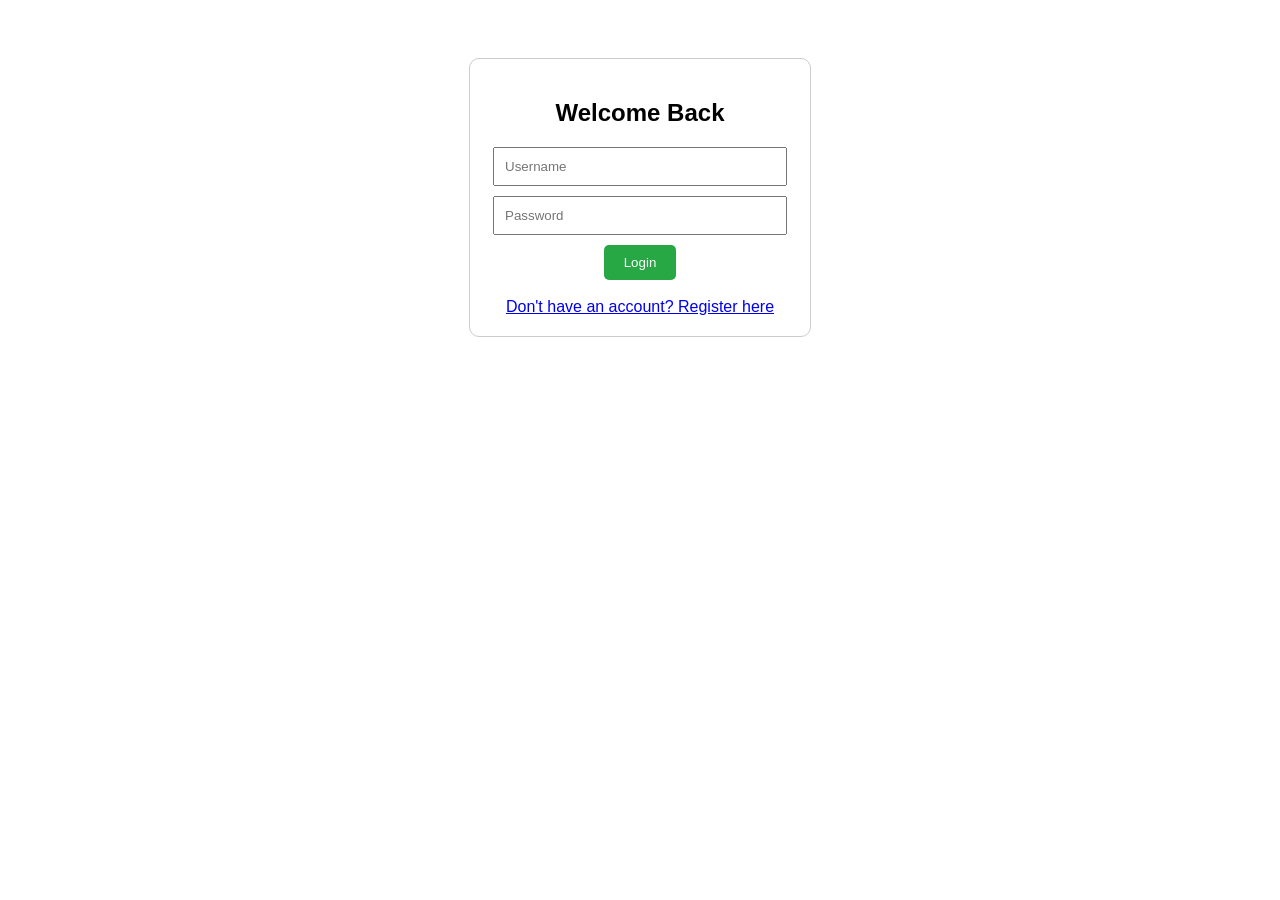
==== app/templates/login.html @ 3af550fb "updated" ====
<!DOCTYPE html>
<html lang="en">
<head>
    <meta charset="UTF-8">
    <title>Login | DLP Chatbot</title>
    <style>
        body { font-family: Arial, sans-serif; padding: 50px; text-align: center; }
        .form-box { border: 1px solid #ccc; padding: 20px; width: 300px; margin: 0 auto; border-radius: 10px; }
        input { display: block; width: 90%; margin: 10px auto; padding: 10px; }
        button { padding: 10px 20px; background-color: #28a745; color: white; border: none; border-radius: 5px; cursor: pointer; }
    </style>
</head>
<body>

    <div class="form-box">
        <h2>Welcome Back</h2>
        
        <form action="/api/login" method="POST">
            <input type="text" name="username" placeholder="Username" required>
            <input type="password" name="password" placeholder="Password" required>
            <button type="submit">Login</button>
        </form>
        <br>
        <a href="/api/register">Don't have an account? Register here</a>
    </div>

</body>
</html>
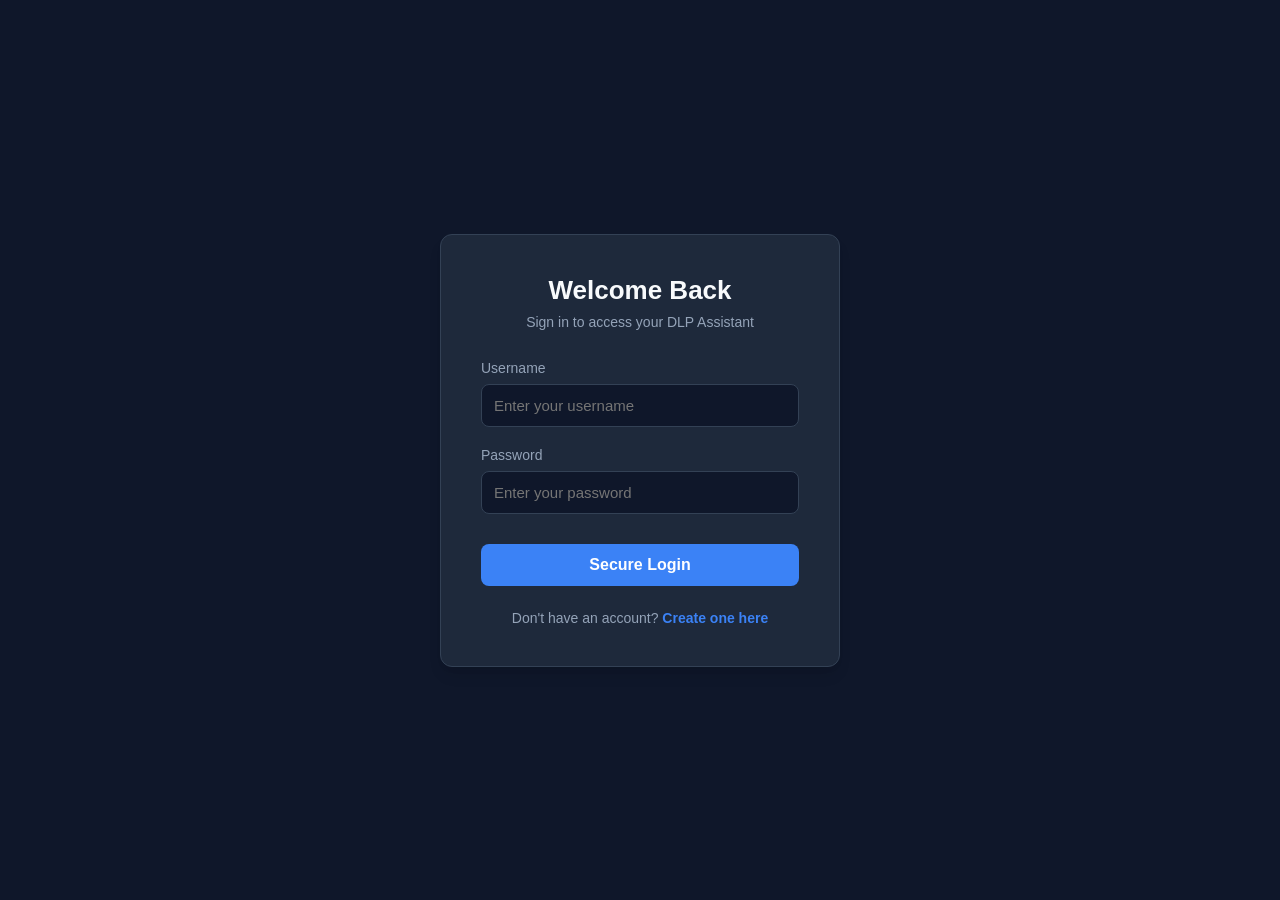
==== commit 2b3518da: "updated" ====
--- a/app/templates/login.html
+++ b/app/templates/login.html
@@ -2,27 +2,168 @@
 <html lang="en">
 <head>
     <meta charset="UTF-8">
-    <title>Login | DLP Chatbot</title>
+    <meta name="viewport" content="width=device-width, initial-scale=1.0">
+    <title>Login - DLP Chatbot</title>
     <style>
-        body { font-family: Arial, sans-serif; padding: 50px; text-align: center; }
-        .form-box { border: 1px solid #ccc; padding: 20px; width: 300px; margin: 0 auto; border-radius: 10px; }
-        input { display: block; width: 90%; margin: 10px auto; padding: 10px; }
-        button { padding: 10px 20px; background-color: #28a745; color: white; border: none; border-radius: 5px; cursor: pointer; }
+        :root {
+            /* Default Dark Mode Theme */
+            --bg-main: #0f172a; 
+            --bg-card: #1e293b;
+            --text-primary: #f8fafc;
+            --text-secondary: #94a3b8;
+            --accent-color: #3b82f6;
+            --accent-hover: #2563eb;
+            --border-dim: #334155;
+        }
+
+        body.light-mode {
+            /* Light Mode Theme */
+            --bg-main: #f8fafc;
+            --bg-card: #ffffff;
+            --text-primary: #0f172a;
+            --text-secondary: #64748b;
+            --border-dim: #e2e8f0;
+        }
+
+        body {
+            margin: 0;
+            padding: 0;
+            font-family: 'Inter', -apple-system, BlinkMacSystemFont, "Segoe UI", Roboto, sans-serif;
+            background-color: var(--bg-main);
+            color: var(--text-primary);
+            display: flex;
+            justify-content: center;
+            align-items: center;
+            height: 100vh;
+            transition: background-color 0.3s, color 0.3s;
+        }
+
+        .auth-card {
+            background: var(--bg-card);
+            padding: 40px;
+            border-radius: 12px;
+            box-shadow: 0 10px 15px -3px rgba(0, 0, 0, 0.1), 0 4px 6px -2px rgba(0, 0, 0, 0.05);
+            width: 100%;
+            max-width: 400px;
+            border: 1px solid var(--border-dim);
+            box-sizing: border-box;
+            margin: 20px;
+        }
+
+        .auth-header {
+            text-align: center;
+            margin-bottom: 30px;
+        }
+
+        .auth-header h2 {
+            margin: 0;
+            font-size: 26px;
+            font-weight: 700;
+        }
+
+        .auth-header p {
+            color: var(--text-secondary);
+            font-size: 14px;
+            margin-top: 8px;
+        }
+
+        .form-group {
+            margin-bottom: 20px;
+        }
+
+        .form-group label {
+            display: block;
+            margin-bottom: 8px;
+            font-size: 14px;
+            font-weight: 500;
+            color: var(--text-secondary);
+        }
+
+        .form-group input {
+            width: 100%;
+            padding: 12px;
+            background: var(--bg-main);
+            border: 1px solid var(--border-dim);
+            border-radius: 8px;
+            color: var(--text-primary);
+            font-size: 15px;
+            box-sizing: border-box;
+            transition: border-color 0.2s, box-shadow 0.2s;
+        }
+
+        .form-group input:focus {
+            outline: none;
+            border-color: var(--accent-color);
+            box-shadow: 0 0 0 3px rgba(59, 130, 246, 0.2);
+        }
+
+        .btn-primary {
+            width: 100%;
+            padding: 12px;
+            background: var(--accent-color);
+            color: white;
+            border: none;
+            border-radius: 8px;
+            font-size: 16px;
+            font-weight: 600;
+            cursor: pointer;
+            transition: background-color 0.2s;
+            margin-top: 10px;
+        }
+
+        .btn-primary:hover {
+            background: var(--accent-hover);
+        }
+
+        .auth-footer {
+            text-align: center;
+            margin-top: 24px;
+            font-size: 14px;
+            color: var(--text-secondary);
+        }
+
+        .auth-footer a {
+            color: var(--accent-color);
+            text-decoration: none;
+            font-weight: 600;
+        }
+
+        .auth-footer a:hover {
+            text-decoration: underline;
+        }
     </style>
 </head>
 <body>
 
-    <div class="form-box">
-        <h2>Welcome Back</h2>
-        
-        <form action="/api/login" method="POST">
-            <input type="text" name="username" placeholder="Username" required>
-            <input type="password" name="password" placeholder="Password" required>
-            <button type="submit">Login</button>
+    <div class="auth-card">
+        <div class="auth-header">
+            <h2>Welcome Back</h2>
+            <p>Sign in to access your DLP Assistant</p>
+        </div>
+
+        <form method="POST">
+            <div class="form-group">
+                <label for="username">Username</label>
+                <input type="text" id="username" name="username" placeholder="Enter your username" required>
+            </div>
+            
+            <div class="form-group">
+                <label for="password">Password</label>
+                <input type="password" id="password" name="password" placeholder="Enter your password" required>
+            </div>
+
+            <button type="submit" class="btn-primary">Secure Login</button>
         </form>
-        <br>
-        <a href="/api/register">Don't have an account? Register here</a>
+
+        <div class="auth-footer">
+            Don't have an account? <a href="/api/register">Create one here</a>
+        </div>
     </div>
 
+    <script>
+        if (localStorage.getItem('theme') === 'light') {
+            document.body.classList.add('light-mode');
+        }
+    </script>
 </body>
 </html>
